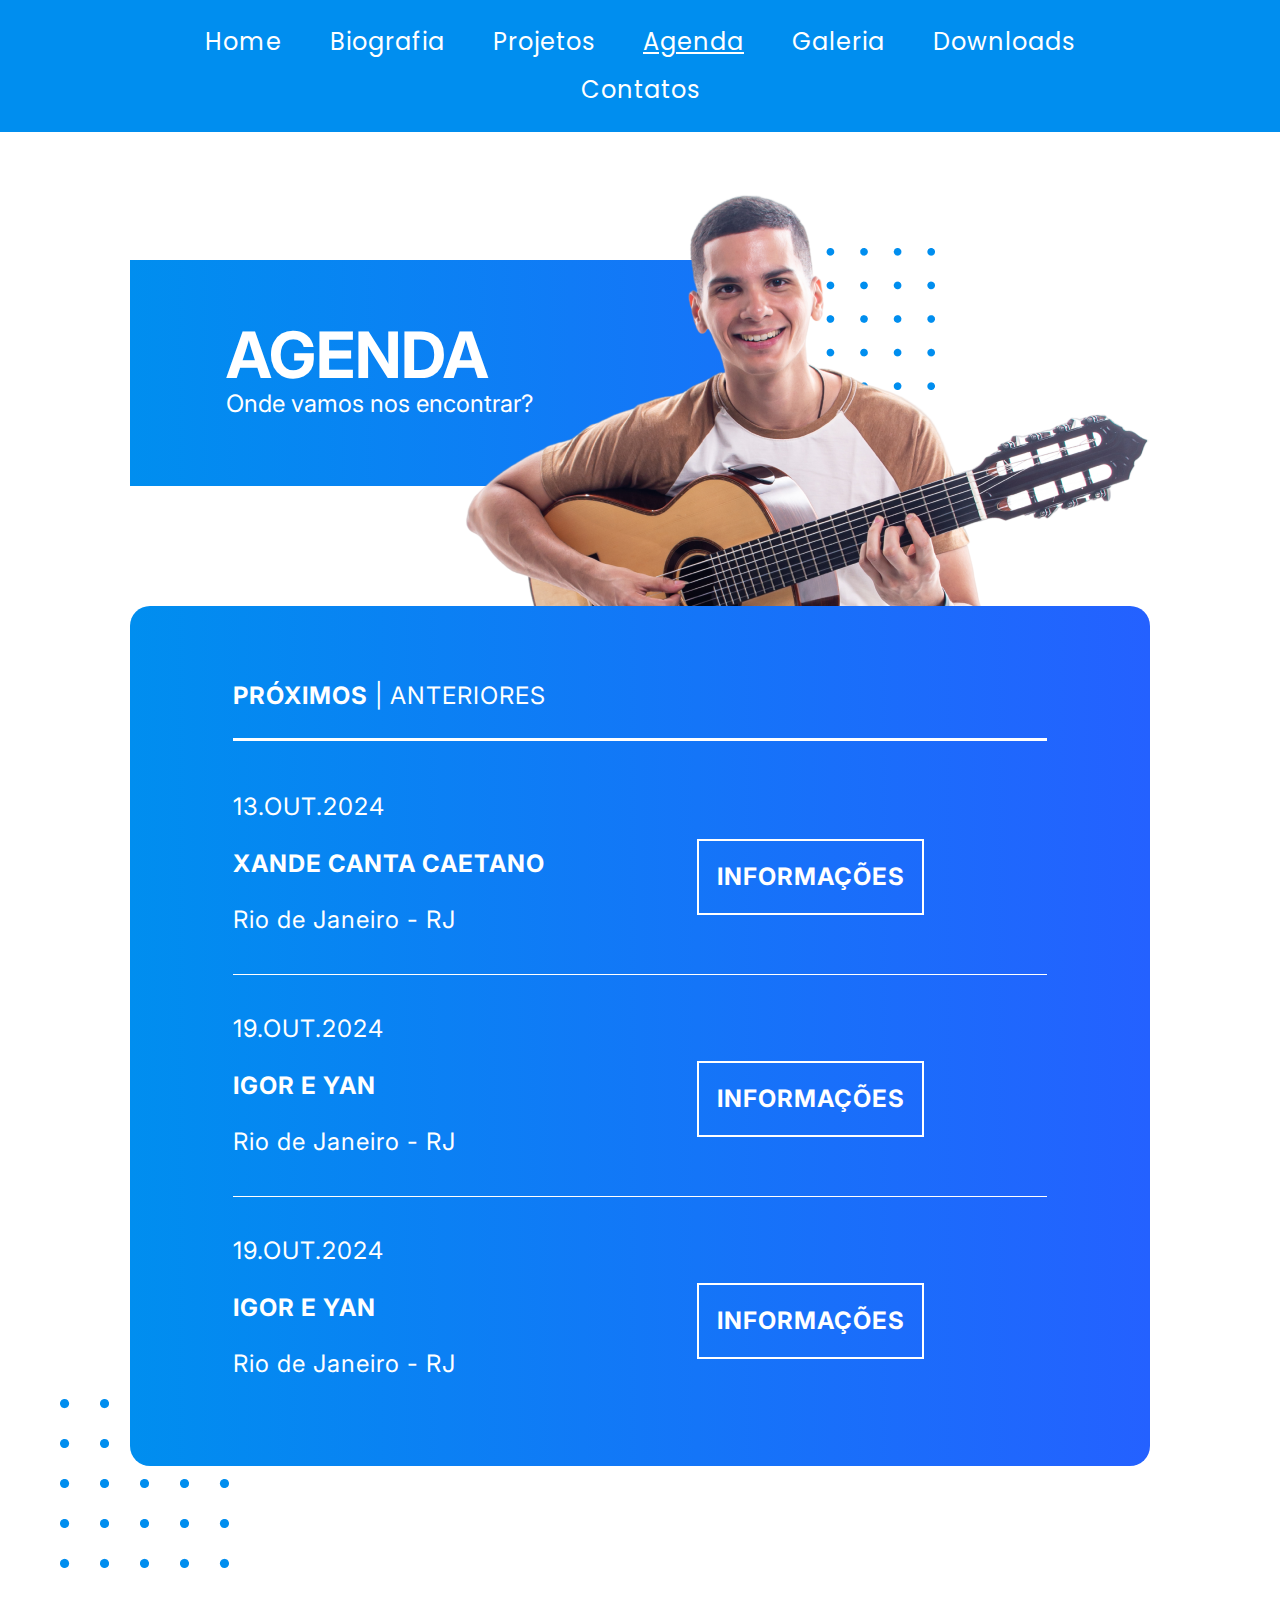
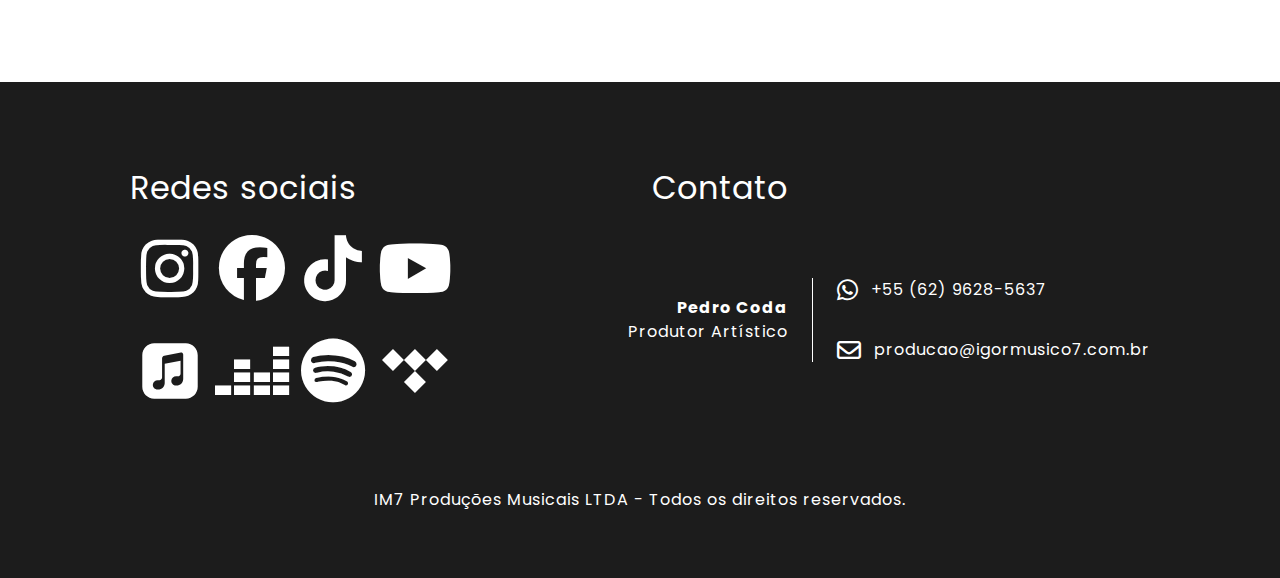
==== agenda.html @ fc7bb568 "Add files via upload" ====
<!DOCTYPE html>
<html lang="pt-BR">
<head>
    <meta charset='utf-8'>
    <meta http-equiv='X-UA-Compatible' content='IE=edge'>
    <title>Igor Souza - Agenda</title>
    <link rel="icon" type="image/png" href="favicon/favicon-96x96.png" sizes="96x96" />
    <link rel="icon" type="image/svg+xml" href="favicon/favicon.svg" />
    <link rel="shortcut icon" href="favicon/favicon.ico" />
    <link rel="apple-touch-icon" sizes="180x180" href="favicon/apple-touch-icon.png" />
    <link rel="manifest" href="favicon/site.webmanifest" />
    <meta name='viewport' content='width=device-width, initial-scale=1'>
    <link rel='stylesheet' type='text/css' media='screen' href='css/all.css'/>
    <link rel='stylesheet' type='text/css' media='screen' href='css/brands.css'/>
    <link rel='stylesheet' type='text/css' media='screen' href='css/fontawesome.css'/>
    <link rel='stylesheet' type='text/css' media='screen' href='css/main.css'>
    <link rel='stylesheet' type='text/css' media='screen' href='css/pages.css'>
</head>
<body>
    <header class="main_header">
        <h1 class="main_header_title">
            <a href="#" class="main_header_title_link">Igor Souza - Agenda</a>
        </h1>
        <h2 class="main_header_h2_logo">
            <a href="#" class="main_header_logo_link"><img src="imgs/logo.png" class="main_header_logo_image" alt="Igor Souza - Agenda"></a>
        </h2>
    </header>
    <nav id="main_menu">
        <!-- h2 class="main_menu_title"><a href="#" class="main_menu_title_link"><img src="imgs/mauricio-jun-handa.jpg" alt="Igor Souza" class="main_menu_title_image"></a></h2 -->
        <ul id="main_menu_list">
            <li class="main_menu_list_item" id="mobile_menu_icon"><a href="#" class="main_menu_list_item_link"><i class="fa-solid fa-bars"></i><i class="fa-solid fa-x deactive_x"></i></a></li>
            <li class="main_menu_list_item"><a href="./" class="main_menu_list_item_link" title="Home">Home</a></li>
            <li class="main_menu_list_item"><a href="#" class="main_menu_list_item_link" title="Biografia">Biografia</a></li>
            <li class="main_menu_list_item"><a href="projetos.html" class="main_menu_list_item_link" title="Projetos">Projetos</a></li>
            <li class="main_menu_list_item"><a href="agenda.html" class="main_menu_list_item_link active" title="Agenda">Agenda</a></li>
            <li class="main_menu_list_item"><a href="#" class="main_menu_list_item_link" title="Galeria">Galeria</a></li>
            <li class="main_menu_list_item"><a href="#" class="main_menu_list_item_link" title="Downloads">Downloads</a></li>
            <li class="main_menu_list_item"><a href="#" class="main_menu_list_item_link" title="Contatos">Contatos</a></li>
        </ul>
    </nav>
    <main>
        <section id="Agenda_Page" class="main_section_page_content">
			<div class="header_page_container">
				<h2 class="section_page_content_title blue_gradient_background inter_font white_font letter_spacing_normal">
					Agenda
					<small class="inter_font font_24 white_font break_line">Onde vamos nos encontrar?</small>
				</h2>
				<figure>
					<img src="imgs/igor-souza-agenda-bkg.png" alt="Igor Souza - Agenda" />
				</figure>
			</div>
			<div class="main_section_container margin_top_0 dots_down_left_bkg padding_bottom_6rem margin_bottom_3rem">
				<div class="agenda_list_blue_box_container padding_top_3rem padding_bottom_2rem">
					<p class="next_previous"><a href="#proximos"><strong>pr&oacute;ximos</strong></a> | <a href="#anteriores">anteriores</a></p>
					<article class="article_page_content">
						<p class="card_date">13.OUT.2024</p>
						<h2 class="card_title"><a href="#" target="_blank">Xande canta Caetano</a></h2>
						<div class="card_paragraph">
							<p>Rio de Janeiro - RJ</p>
						</div>
						<p class="button_white card_button"><a href="#" class="button_white_link card_button_link" target="_blank">INFORMA&Ccedil;&Otilde;ES</a></p>
					</article>
					<article class="article_page_content">
						<p class="card_date">19.OUT.2024</p>
						<h2 class="card_title"><a href="#" target="_blank">Igor e Yan</a></h2>
						<div class="card_paragraph">
							<p>Rio de Janeiro - RJ</p>
						</div>
						<p class="button_white card_button"><a href="#" class="button_white_link card_button_link" target="_blank">INFORMA&Ccedil;&Otilde;ES</a></p>
					</article>
					<article class="article_page_content">
						<p class="card_date">19.OUT.2024</p>
						<h2 class="card_title"><a href="#" target="_blank">Igor e Yan</a></h2>
						<div class="card_paragraph">
							<p>Rio de Janeiro - RJ</p>
						</div>
						<p class="button_white card_button"><a href="#" class="button_white_link card_button_link" target="_blank">INFORMA&Ccedil;&Otilde;ES</a></p>
					</article>
				</div>
            </div>
        </section>
    </main>
    <footer>
        <div class="footer-container">
            <div class="column social-media">
                <h3>Redes sociais</h3>
                <ul>
                    <li><a href="#"><i class="fa-brands fa-instagram"></i></a></li>
                    <li><a href="#"><i class="fa-brands fa-facebook"></i></a></li>
                    <li><a href="#"><i class="fa-brands fa-tiktok"></i></a></li>
                    <li><a href="#"><i class="fa-brands fa-youtube"></i></a></li>
                    <li>
                        <a href="#">
                            <svg xmlns="http://www.w3.org/2000/svg" x="0px" y="0px" viewBox="0 0 50 50">
                                <path d="M37,4H13c-4.962,0-9,4.037-9,9v24c0,4.963,4.038,9,9,9h24c4.962,0,9-4.037,9-9V13C46,8.037,41.962,4,37,4z M35,27v4v0.021	h-0.002C34.986,33.768,32.749,36,30,36h-0.5c-0.987,0-1.933-0.42-2.596-1.152c-0.662-0.731-0.985-1.718-0.887-2.705	C26.195,30.38,27.787,29,29.643,29H31c1.103,0,2-0.897,2-2v-9.795l-12,2.25V30v4c0,2.757-2.243,5-5,5h-0.5	c-0.987,0-1.933-0.42-2.596-1.152c-0.662-0.731-0.985-1.718-0.887-2.705C12.195,33.38,13.787,32,15.643,32H17c1.103,0,2-0.897,2-2	V15.353c0-0.963,0.687-1.79,1.633-1.966l12.591-2.36c0.439-0.083,0.891,0.033,1.234,0.319C34.803,11.632,35,12.053,35,12.5V27z"></path>
                                </svg>
                        </a>
                    </li>
                    <li><a href="#"><i class="fab fa-deezer"></i></a></li>
                    <li><a href="#"><i class="fab fa-spotify"></i></a></li>
                    <li>
                        <a href="#Tidal" class="icon-link">
                            <div class="icon-tidal">
                                <svg viewBox="0 0 509 339" xmlns="http://www.w3.org/2000/svg" fill-rule="evenodd" clip-rule="evenodd" stroke-linejoin="round" stroke-miterlimit="2">
                                    <path d="M338.783 84.68l-84.686 84.705-84.709-84.705L254.098.01l84.685 84.671z" fill="#100f0d" fill-rule="nonzero"/><path d="M338.783 254.08l-84.686 84.704-84.709-84.705 84.71-84.704 84.685 84.704zM169.393 84.687l-84.705 84.705-84.69-84.705L84.688.002l84.705 84.685zM508.164 84.687l-84.686 84.705-84.709-84.705L423.479.002l84.685 84.685z" fill="#100f0d" fill-rule="nonzero"/>
                                </svg>
                            </div>
                        </a>
                    </li>
                </ul>
            </div>
            <div class="column column_2 contacts_content">
                
                <div class="container">
                    <div class="title"><h3>Contato</h3></div>
                    <div class="name">
                        <h4>Pedro Coda</h4>
                        <p>Produtor Art&iacute;stico</p>
                    </div>
                    <ul class="contact-list">
                        <li>
                            <a href="https://wa.me/556296285637" target="_blank">
                                <i class="fab fa-whatsapp"></i>
                                +55 (62) 9628-5637
                            </a>
                        </li>
                        <li>
                            <a href="mailto:producao@igormusico7.com.br">
                                <i class="fa-regular fa-envelope"></i>
                                producao@igormusico7.com.br
                            </a>
                        </li>
                    </ul>
                </div>
            </div>
        </div>
        <div class="copyright">
            <p>IM7 Produ&ccedil;&otilde;es Musicais LTDA - Todos os direitos reservados.</p>
        </div>
    </footer>
    <script src='main.js'></script>
</body>
</html>
---- css/brands.css ----
/*!
 * Font Awesome Free 6.6.0 by @fontawesome - https://fontawesome.com
 * License - https://fontawesome.com/license/free (Icons: CC BY 4.0, Fonts: SIL OFL 1.1, Code: MIT License)
 * Copyright 2024 Fonticons, Inc.
 */
:root, :host {
  --fa-style-family-brands: 'Font Awesome 6 Brands';
  --fa-font-brands: normal 400 1em/1 'Font Awesome 6 Brands'; }

@font-face {
  font-family: 'Font Awesome 6 Brands';
  font-style: normal;
  font-weight: 400;
  font-display: block;
  src: url("../webfonts/fa-brands-400.woff2") format("woff2"), url("../webfonts/fa-brands-400.ttf") format("truetype"); }

.fab,
.fa-brands {
  font-weight: 400; }

.fa-monero:before {
  content: "\f3d0"; }

.fa-hooli:before {
  content: "\f427"; }

.fa-yelp:before {
  content: "\f1e9"; }

.fa-cc-visa:before {
  content: "\f1f0"; }

.fa-lastfm:before {
  content: "\f202"; }

.fa-shopware:before {
  content: "\f5b5"; }

.fa-creative-commons-nc:before {
  content: "\f4e8"; }

.fa-aws:before {
  content: "\f375"; }

.fa-redhat:before {
  content: "\f7bc"; }

.fa-yoast:before {
  content: "\f2b1"; }

.fa-cloudflare:before {
  content: "\e07d"; }

.fa-ups:before {
  content: "\f7e0"; }

.fa-pixiv:before {
  content: "\e640"; }

.fa-wpexplorer:before {
  content: "\f2de"; }

.fa-dyalog:before {
  content: "\f399"; }

.fa-bity:before {
  content: "\f37a"; }

.fa-stackpath:before {
  content: "\f842"; }

.fa-buysellads:before {
  content: "\f20d"; }

.fa-first-order:before {
  content: "\f2b0"; }

.fa-modx:before {
  content: "\f285"; }

.fa-guilded:before {
  content: "\e07e"; }

.fa-vnv:before {
  content: "\f40b"; }

.fa-square-js:before {
  content: "\f3b9"; }

.fa-js-square:before {
  content: "\f3b9"; }

.fa-microsoft:before {
  content: "\f3ca"; }

.fa-qq:before {
  content: "\f1d6"; }

.fa-orcid:before {
  content: "\f8d2"; }

.fa-java:before {
  content: "\f4e4"; }

.fa-invision:before {
  content: "\f7b0"; }

.fa-creative-commons-pd-alt:before {
  content: "\f4ed"; }

.fa-centercode:before {
  content: "\f380"; }

.fa-glide-g:before {
  content: "\f2a6"; }

.fa-drupal:before {
  content: "\f1a9"; }

.fa-jxl:before {
  content: "\e67b"; }

.fa-dart-lang:before {
  content: "\e693"; }

.fa-hire-a-helper:before {
  content: "\f3b0"; }

.fa-creative-commons-by:before {
  content: "\f4e7"; }

.fa-unity:before {
  content: "\e049"; }

.fa-whmcs:before {
  content: "\f40d"; }

.fa-rocketchat:before {
  content: "\f3e8"; }

.fa-vk:before {
  content: "\f189"; }

.fa-untappd:before {
  content: "\f405"; }

.fa-mailchimp:before {
  content: "\f59e"; }

.fa-css3-alt:before {
  content: "\f38b"; }

.fa-square-reddit:before {
  content: "\f1a2"; }

.fa-reddit-square:before {
  content: "\f1a2"; }

.fa-vimeo-v:before {
  content: "\f27d"; }

.fa-contao:before {
  content: "\f26d"; }

.fa-square-font-awesome:before {
  content: "\e5ad"; }

.fa-deskpro:before {
  content: "\f38f"; }

.fa-brave:before {
  content: "\e63c"; }

.fa-sistrix:before {
  content: "\f3ee"; }

.fa-square-instagram:before {
  content: "\e055"; }

.fa-instagram-square:before {
  content: "\e055"; }

.fa-battle-net:before {
  content: "\f835"; }

.fa-the-red-yeti:before {
  content: "\f69d"; }

.fa-square-hacker-news:before {
  content: "\f3af"; }

.fa-hacker-news-square:before {
  content: "\f3af"; }

.fa-edge:before {
  content: "\f282"; }

.fa-threads:before {
  content: "\e618"; }

.fa-napster:before {
  content: "\f3d2"; }

.fa-square-snapchat:before {
  content: "\f2ad"; }

.fa-snapchat-square:before {
  content: "\f2ad"; }

.fa-google-plus-g:before {
  content: "\f0d5"; }

.fa-artstation:before {
  content: "\f77a"; }

.fa-markdown:before {
  content: "\f60f"; }

.fa-sourcetree:before {
  content: "\f7d3"; }

.fa-google-plus:before {
  content: "\f2b3"; }

.fa-diaspora:before {
  content: "\f791"; }

.fa-foursquare:before {
  content: "\f180"; }

.fa-stack-overflow:before {
  content: "\f16c"; }

.fa-github-alt:before {
  content: "\f113"; }

.fa-phoenix-squadron:before {
  content: "\f511"; }

.fa-pagelines:before {
  content: "\f18c"; }

.fa-algolia:before {
  content: "\f36c"; }

.fa-red-river:before {
  content: "\f3e3"; }

.fa-creative-commons-sa:before {
  content: "\f4ef"; }

.fa-safari:before {
  content: "\f267"; }

.fa-google:before {
  content: "\f1a0"; }

.fa-square-font-awesome-stroke:before {
  content: "\f35c"; }

.fa-font-awesome-alt:before {
  content: "\f35c"; }

.fa-atlassian:before {
  content: "\f77b"; }

.fa-linkedin-in:before {
  content: "\f0e1"; }

.fa-digital-ocean:before {
  content: "\f391"; }

.fa-nimblr:before {
  content: "\f5a8"; }

.fa-chromecast:before {
  content: "\f838"; }

.fa-evernote:before {
  content: "\f839"; }

.fa-hacker-news:before {
  content: "\f1d4"; }

.fa-creative-commons-sampling:before {
  content: "\f4f0"; }

.fa-adversal:before {
  content: "\f36a"; }

.fa-creative-commons:before {
  content: "\f25e"; }

.fa-watchman-monitoring:before {
  content: "\e087"; }

.fa-fonticons:before {
  content: "\f280"; }

.fa-weixin:before {
  content: "\f1d7"; }

.fa-shirtsinbulk:before {
  content: "\f214"; }

.fa-codepen:before {
  content: "\f1cb"; }

.fa-git-alt:before {
  content: "\f841"; }

.fa-lyft:before {
  content: "\f3c3"; }

.fa-rev:before {
  content: "\f5b2"; }

.fa-windows:before {
  content: "\f17a"; }

.fa-wizards-of-the-coast:before {
  content: "\f730"; }

.fa-square-viadeo:before {
  content: "\f2aa"; }

.fa-viadeo-square:before {
  content: "\f2aa"; }

.fa-meetup:before {
  content: "\f2e0"; }

.fa-centos:before {
  content: "\f789"; }

.fa-adn:before {
  content: "\f170"; }

.fa-cloudsmith:before {
  content: "\f384"; }

.fa-opensuse:before {
  content: "\e62b"; }

.fa-pied-piper-alt:before {
  content: "\f1a8"; }

.fa-square-dribbble:before {
  content: "\f397"; }

.fa-dribbble-square:before {
  content: "\f397"; }

.fa-codiepie:before {
  content: "\f284"; }

.fa-node:before {
  content: "\f419"; }

.fa-mix:before {
  content: "\f3cb"; }

.fa-steam:before {
  content: "\f1b6"; }

.fa-cc-apple-pay:before {
  content: "\f416"; }

.fa-scribd:before {
  content: "\f28a"; }

.fa-debian:before {
  content: "\e60b"; }

.fa-openid:before {
  content: "\f19b"; }

.fa-instalod:before {
  content: "\e081"; }

.fa-expeditedssl:before {
  content: "\f23e"; }

.fa-sellcast:before {
  content: "\f2da"; }

.fa-square-twitter:before {
  content: "\f081"; }

.fa-twitter-square:before {
  content: "\f081"; }

.fa-r-project:before {
  content: "\f4f7"; }

.fa-delicious:before {
  content: "\f1a5"; }

.fa-freebsd:before {
  content: "\f3a4"; }

.fa-vuejs:before {
  content: "\f41f"; }

.fa-accusoft:before {
  content: "\f369"; }

.fa-ioxhost:before {
  content: "\f208"; }

.fa-fonticons-fi:before {
  content: "\f3a2"; }

.fa-app-store:before {
  content: "\f36f"; }

.fa-cc-mastercard:before {
  content: "\f1f1"; }

.fa-itunes-note:before {
  content: "\f3b5"; }

.fa-golang:before {
  content: "\e40f"; }

.fa-kickstarter:before {
  content: "\f3bb"; }

.fa-square-kickstarter:before {
  content: "\f3bb"; }

.fa-grav:before {
  content: "\f2d6"; }

.fa-weibo:before {
  content: "\f18a"; }

.fa-uncharted:before {
  content: "\e084"; }

.fa-firstdraft:before {
  content: "\f3a1"; }

.fa-square-youtube:before {
  content: "\f431"; }

.fa-youtube-square:before {
  content: "\f431"; }

.fa-wikipedia-w:before {
  content: "\f266"; }

.fa-wpressr:before {
  content: "\f3e4"; }

.fa-rendact:before {
  content: "\f3e4"; }

.fa-angellist:before {
  content: "\f209"; }

.fa-galactic-republic:before {
  content: "\f50c"; }

.fa-nfc-directional:before {
  content: "\e530"; }

.fa-skype:before {
  content: "\f17e"; }

.fa-joget:before {
  content: "\f3b7"; }

.fa-fedora:before {
  content: "\f798"; }

.fa-stripe-s:before {
  content: "\f42a"; }

.fa-meta:before {
  content: "\e49b"; }

.fa-laravel:before {
  content: "\f3bd"; }

.fa-hotjar:before {
  content: "\f3b1"; }

.fa-bluetooth-b:before {
  content: "\f294"; }

.fa-square-letterboxd:before {
  content: "\e62e"; }

.fa-sticker-mule:before {
  content: "\f3f7"; }

.fa-creative-commons-zero:before {
  content: "\f4f3"; }

.fa-hips:before {
  content: "\f452"; }

.fa-behance:before {
  content: "\f1b4"; }

.fa-reddit:before {
  content: "\f1a1"; }

.fa-discord:before {
  content: "\f392"; }

.fa-chrome:before {
  content: "\f268"; }

.fa-app-store-ios:before {
  content: "\f370"; }

.fa-cc-discover:before {
  content: "\f1f2"; }

.fa-wpbeginner:before {
  content: "\f297"; }

.fa-confluence:before {
  content: "\f78d"; }

.fa-shoelace:before {
  content: "\e60c"; }

.fa-mdb:before {
  content: "\f8ca"; }

.fa-dochub:before {
  content: "\f394"; }

.fa-accessible-icon:before {
  content: "\f368"; }

.fa-ebay:before {
  content: "\f4f4"; }

.fa-amazon:before {
  content: "\f270"; }

.fa-unsplash:before {
  content: "\e07c"; }

.fa-yarn:before {
  content: "\f7e3"; }

.fa-square-steam:before {
  content: "\f1b7"; }

.fa-steam-square:before {
  content: "\f1b7"; }

.fa-500px:before {
  content: "\f26e"; }

.fa-square-vimeo:before {
  content: "\f194"; }

.fa-vimeo-square:before {
  content: "\f194"; }

.fa-asymmetrik:before {
  content: "\f372"; }

.fa-font-awesome:before {
  content: "\f2b4"; }

.fa-font-awesome-flag:before {
  content: "\f2b4"; }

.fa-font-awesome-logo-full:before {
  content: "\f2b4"; }

.fa-gratipay:before {
  content: "\f184"; }

.fa-apple:before {
  content: "\f179"; }

.fa-hive:before {
  content: "\e07f"; }

.fa-gitkraken:before {
  content: "\f3a6"; }

.fa-keybase:before {
  content: "\f4f5"; }

.fa-apple-pay:before {
  content: "\f415"; }

.fa-padlet:before {
  content: "\e4a0"; }

.fa-amazon-pay:before {
  content: "\f42c"; }

.fa-square-github:before {
  content: "\f092"; }

.fa-github-square:before {
  content: "\f092"; }

.fa-stumbleupon:before {
  content: "\f1a4"; }

.fa-fedex:before {
  content: "\f797"; }

.fa-phoenix-framework:before {
  content: "\f3dc"; }

.fa-shopify:before {
  content: "\e057"; }

.fa-neos:before {
  content: "\f612"; }

.fa-square-threads:before {
  content: "\e619"; }

.fa-hackerrank:before {
  content: "\f5f7"; }

.fa-researchgate:before {
  content: "\f4f8"; }

.fa-swift:before {
  content: "\f8e1"; }

.fa-angular:before {
  content: "\f420"; }

.fa-speakap:before {
  content: "\f3f3"; }

.fa-angrycreative:before {
  content: "\f36e"; }

.fa-y-combinator:before {
  content: "\f23b"; }

.fa-empire:before {
  content: "\f1d1"; }

.fa-envira:before {
  content: "\f299"; }

.fa-google-scholar:before {
  content: "\e63b"; }

.fa-square-gitlab:before {
  content: "\e5ae"; }

.fa-gitlab-square:before {
  content: "\e5ae"; }

.fa-studiovinari:before {
  content: "\f3f8"; }

.fa-pied-piper:before {
  content: "\f2ae"; }

.fa-wordpress:before {
  content: "\f19a"; }

.fa-product-hunt:before {
  content: "\f288"; }

.fa-firefox:before {
  content: "\f269"; }

.fa-linode:before {
  content: "\f2b8"; }

.fa-goodreads:before {
  content: "\f3a8"; }

.fa-square-odnoklassniki:before {
  content: "\f264"; }

.fa-odnoklassniki-square:before {
  content: "\f264"; }

.fa-jsfiddle:before {
  content: "\f1cc"; }

.fa-sith:before {
  content: "\f512"; }

.fa-themeisle:before {
  content: "\f2b2"; }

.fa-page4:before {
  content: "\f3d7"; }

.fa-hashnode:before {
  content: "\e499"; }

.fa-react:before {
  content: "\f41b"; }

.fa-cc-paypal:before {
  content: "\f1f4"; }

.fa-squarespace:before {
  content: "\f5be"; }

.fa-cc-stripe:before {
  content: "\f1f5"; }

.fa-creative-commons-share:before {
  content: "\f4f2"; }

.fa-bitcoin:before {
  content: "\f379"; }

.fa-keycdn:before {
  content: "\f3ba"; }

.fa-opera:before {
  content: "\f26a"; }

.fa-itch-io:before {
  content: "\f83a"; }

.fa-umbraco:before {
  content: "\f8e8"; }

.fa-galactic-senate:before {
  content: "\f50d"; }

.fa-ubuntu:before {
  content: "\f7df"; }

.fa-draft2digital:before {
  content: "\f396"; }

.fa-stripe:before {
  content: "\f429"; }

.fa-houzz:before {
  content: "\f27c"; }

.fa-gg:before {
  content: "\f260"; }

.fa-dhl:before {
  content: "\f790"; }

.fa-square-pinterest:before {
  content: "\f0d3"; }

.fa-pinterest-square:before {
  content: "\f0d3"; }

.fa-xing:before {
  content: "\f168"; }

.fa-blackberry:before {
  content: "\f37b"; }

.fa-creative-commons-pd:before {
  content: "\f4ec"; }

.fa-playstation:before {
  content: "\f3df"; }

.fa-quinscape:before {
  content: "\f459"; }

.fa-less:before {
  content: "\f41d"; }

.fa-blogger-b:before {
  content: "\f37d"; }

.fa-opencart:before {
  content: "\f23d"; }

.fa-vine:before {
  content: "\f1ca"; }

.fa-signal-messenger:before {
  content: "\e663"; }

.fa-paypal:before {
  content: "\f1ed"; }

.fa-gitlab:before {
  content: "\f296"; }

.fa-typo3:before {
  content: "\f42b"; }

.fa-reddit-alien:before {
  content: "\f281"; }

.fa-yahoo:before {
  content: "\f19e"; }

.fa-dailymotion:before {
  content: "\e052"; }

.fa-affiliatetheme:before {
  content: "\f36b"; }

.fa-pied-piper-pp:before {
  content: "\f1a7"; }

.fa-bootstrap:before {
  content: "\f836"; }

.fa-odnoklassniki:before {
  content: "\f263"; }

.fa-nfc-symbol:before {
  content: "\e531"; }

.fa-mintbit:before {
  content: "\e62f"; }

.fa-ethereum:before {
  content: "\f42e"; }

.fa-speaker-deck:before {
  content: "\f83c"; }

.fa-creative-commons-nc-eu:before {
  content: "\f4e9"; }

.fa-patreon:before {
  content: "\f3d9"; }

.fa-avianex:before {
  content: "\f374"; }

.fa-ello:before {
  content: "\f5f1"; }

.fa-gofore:before {
  content: "\f3a7"; }

.fa-bimobject:before {
  content: "\f378"; }

.fa-brave-reverse:before {
  content: "\e63d"; }

.fa-facebook-f:before {
  content: "\f39e"; }

.fa-square-google-plus:before {
  content: "\f0d4"; }

.fa-google-plus-square:before {
  content: "\f0d4"; }

.fa-web-awesome:before {
  content: "\e682"; }

.fa-mandalorian:before {
  content: "\f50f"; }

.fa-first-order-alt:before {
  content: "\f50a"; }

.fa-osi:before {
  content: "\f41a"; }

.fa-google-wallet:before {
  content: "\f1ee"; }

.fa-d-and-d-beyond:before {
  content: "\f6ca"; }

.fa-periscope:before {
  content: "\f3da"; }

.fa-fulcrum:before {
  content: "\f50b"; }

.fa-cloudscale:before {
  content: "\f383"; }

.fa-forumbee:before {
  content: "\f211"; }

.fa-mizuni:before {
  content: "\f3cc"; }

.fa-schlix:before {
  content: "\f3ea"; }

.fa-square-xing:before {
  content: "\f169"; }

.fa-xing-square:before {
  content: "\f169"; }

.fa-bandcamp:before {
  content: "\f2d5"; }

.fa-wpforms:before {
  content: "\f298"; }

.fa-cloudversify:before {
  content: "\f385"; }

.fa-usps:before {
  content: "\f7e1"; }

.fa-megaport:before {
  content: "\f5a3"; }

.fa-magento:before {
  content: "\f3c4"; }

.fa-spotify:before {
  content: "\f1bc"; }

.fa-optin-monster:before {
  content: "\f23c"; }

.fa-fly:before {
  content: "\f417"; }

.fa-aviato:before {
  content: "\f421"; }

.fa-itunes:before {
  content: "\f3b4"; }

.fa-cuttlefish:before {
  content: "\f38c"; }

.fa-blogger:before {
  content: "\f37c"; }

.fa-flickr:before {
  content: "\f16e"; }

.fa-viber:before {
  content: "\f409"; }

.fa-soundcloud:before {
  content: "\f1be"; }

.fa-digg:before {
  content: "\f1a6"; }

.fa-tencent-weibo:before {
  content: "\f1d5"; }

.fa-letterboxd:before {
  content: "\e62d"; }

.fa-symfony:before {
  content: "\f83d"; }

.fa-maxcdn:before {
  content: "\f136"; }

.fa-etsy:before {
  content: "\f2d7"; }

.fa-facebook-messenger:before {
  content: "\f39f"; }

.fa-audible:before {
  content: "\f373"; }

.fa-think-peaks:before {
  content: "\f731"; }

.fa-bilibili:before {
  content: "\e3d9"; }

.fa-erlang:before {
  content: "\f39d"; }

.fa-x-twitter:before {
  content: "\e61b"; }

.fa-cotton-bureau:before {
  content: "\f89e"; }

.fa-dashcube:before {
  content: "\f210"; }

.fa-42-group:before {
  content: "\e080"; }

.fa-innosoft:before {
  content: "\e080"; }

.fa-stack-exchange:before {
  content: "\f18d"; }

.fa-elementor:before {
  content: "\f430"; }

.fa-square-pied-piper:before {
  content: "\e01e"; }

.fa-pied-piper-square:before {
  content: "\e01e"; }

.fa-creative-commons-nd:before {
  content: "\f4eb"; }

.fa-palfed:before {
  content: "\f3d8"; }

.fa-superpowers:before {
  content: "\f2dd"; }

.fa-resolving:before {
  content: "\f3e7"; }

.fa-xbox:before {
  content: "\f412"; }

.fa-square-web-awesome-stroke:before {
  content: "\e684"; }

.fa-searchengin:before {
  content: "\f3eb"; }

.fa-tiktok:before {
  content: "\e07b"; }

.fa-square-facebook:before {
  content: "\f082"; }

.fa-facebook-square:before {
  content: "\f082"; }

.fa-renren:before {
  content: "\f18b"; }

.fa-linux:before {
  content: "\f17c"; }

.fa-glide:before {
  content: "\f2a5"; }

.fa-linkedin:before {
  content: "\f08c"; }

.fa-hubspot:before {
  content: "\f3b2"; }

.fa-deploydog:before {
  content: "\f38e"; }

.fa-twitch:before {
  content: "\f1e8"; }

.fa-flutter:before {
  content: "\e694"; }

.fa-ravelry:before {
  content: "\f2d9"; }

.fa-mixer:before {
  content: "\e056"; }

.fa-square-lastfm:before {
  content: "\f203"; }

.fa-lastfm-square:before {
  content: "\f203"; }

.fa-vimeo:before {
  content: "\f40a"; }

.fa-mendeley:before {
  content: "\f7b3"; }

.fa-uniregistry:before {
  content: "\f404"; }

.fa-figma:before {
  content: "\f799"; }

.fa-creative-commons-remix:before {
  content: "\f4ee"; }

.fa-cc-amazon-pay:before {
  content: "\f42d"; }

.fa-dropbox:before {
  content: "\f16b"; }

.fa-instagram:before {
  content: "\f16d"; }

.fa-cmplid:before {
  content: "\e360"; }

.fa-upwork:before {
  content: "\e641"; }

.fa-facebook:before {
  content: "\f09a"; }

.fa-gripfire:before {
  content: "\f3ac"; }

.fa-jedi-order:before {
  content: "\f50e"; }

.fa-uikit:before {
  content: "\f403"; }

.fa-fort-awesome-alt:before {
  content: "\f3a3"; }

.fa-phabricator:before {
  content: "\f3db"; }

.fa-ussunnah:before {
  content: "\f407"; }

.fa-earlybirds:before {
  content: "\f39a"; }

.fa-trade-federation:before {
  content: "\f513"; }

.fa-autoprefixer:before {
  content: "\f41c"; }

.fa-whatsapp:before {
  content: "\f232"; }

.fa-square-upwork:before {
  content: "\e67c"; }

.fa-slideshare:before {
  content: "\f1e7"; }

.fa-google-play:before {
  content: "\f3ab"; }

.fa-viadeo:before {
  content: "\f2a9"; }

.fa-line:before {
  content: "\f3c0"; }

.fa-google-drive:before {
  content: "\f3aa"; }

.fa-servicestack:before {
  content: "\f3ec"; }

.fa-simplybuilt:before {
  content: "\f215"; }

.fa-bitbucket:before {
  content: "\f171"; }

.fa-imdb:before {
  content: "\f2d8"; }

.fa-deezer:before {
  content: "\e077"; }

.fa-raspberry-pi:before {
  content: "\f7bb"; }

.fa-jira:before {
  content: "\f7b1"; }

.fa-docker:before {
  content: "\f395"; }

.fa-screenpal:before {
  content: "\e570"; }

.fa-bluetooth:before {
  content: "\f293"; }

.fa-gitter:before {
  content: "\f426"; }

.fa-d-and-d:before {
  content: "\f38d"; }

.fa-microblog:before {
  content: "\e01a"; }

.fa-cc-diners-club:before {
  content: "\f24c"; }

.fa-gg-circle:before {
  content: "\f261"; }

.fa-pied-piper-hat:before {
  content: "\f4e5"; }

.fa-kickstarter-k:before {
  content: "\f3bc"; }

.fa-yandex:before {
  content: "\f413"; }

.fa-readme:before {
  content: "\f4d5"; }

.fa-html5:before {
  content: "\f13b"; }

.fa-sellsy:before {
  content: "\f213"; }

.fa-square-web-awesome:before {
  content: "\e683"; }

.fa-sass:before {
  content: "\f41e"; }

.fa-wirsindhandwerk:before {
  content: "\e2d0"; }

.fa-wsh:before {
  content: "\e2d0"; }

.fa-buromobelexperte:before {
  content: "\f37f"; }

.fa-salesforce:before {
  content: "\f83b"; }

.fa-octopus-deploy:before {
  content: "\e082"; }

.fa-medapps:before {
  content: "\f3c6"; }

.fa-ns8:before {
  content: "\f3d5"; }

.fa-pinterest-p:before {
  content: "\f231"; }

.fa-apper:before {
  content: "\f371"; }

.fa-fort-awesome:before {
  content: "\f286"; }

.fa-waze:before {
  content: "\f83f"; }

.fa-bluesky:before {
  content: "\e671"; }

.fa-cc-jcb:before {
  content: "\f24b"; }

.fa-snapchat:before {
  content: "\f2ab"; }

.fa-snapchat-ghost:before {
  content: "\f2ab"; }

.fa-fantasy-flight-games:before {
  content: "\f6dc"; }

.fa-rust:before {
  content: "\e07a"; }

.fa-wix:before {
  content: "\f5cf"; }

.fa-square-behance:before {
  content: "\f1b5"; }

.fa-behance-square:before {
  content: "\f1b5"; }

.fa-supple:before {
  content: "\f3f9"; }

.fa-webflow:before {
  content: "\e65c"; }

.fa-rebel:before {
  content: "\f1d0"; }

.fa-css3:before {
  content: "\f13c"; }

.fa-staylinked:before {
  content: "\f3f5"; }

.fa-kaggle:before {
  content: "\f5fa"; }

.fa-space-awesome:before {
  content: "\e5ac"; }

.fa-deviantart:before {
  content: "\f1bd"; }

.fa-cpanel:before {
  content: "\f388"; }

.fa-goodreads-g:before {
  content: "\f3a9"; }

.fa-square-git:before {
  content: "\f1d2"; }

.fa-git-square:before {
  content: "\f1d2"; }

.fa-square-tumblr:before {
  content: "\f174"; }

.fa-tumblr-square:before {
  content: "\f174"; }

.fa-trello:before {
  content: "\f181"; }

.fa-creative-commons-nc-jp:before {
  content: "\f4ea"; }

.fa-get-pocket:before {
  content: "\f265"; }

.fa-perbyte:before {
  content: "\e083"; }

.fa-grunt:before {
  content: "\f3ad"; }

.fa-weebly:before {
  content: "\f5cc"; }

.fa-connectdevelop:before {
  content: "\f20e"; }

.fa-leanpub:before {
  content: "\f212"; }

.fa-black-tie:before {
  content: "\f27e"; }

.fa-themeco:before {
  content: "\f5c6"; }

.fa-python:before {
  content: "\f3e2"; }

.fa-android:before {
  content: "\f17b"; }

.fa-bots:before {
  content: "\e340"; }

.fa-free-code-camp:before {
  content: "\f2c5"; }

.fa-hornbill:before {
  content: "\f592"; }

.fa-js:before {
  content: "\f3b8"; }

.fa-ideal:before {
  content: "\e013"; }

.fa-git:before {
  content: "\f1d3"; }

.fa-dev:before {
  content: "\f6cc"; }

.fa-sketch:before {
  content: "\f7c6"; }

.fa-yandex-international:before {
  content: "\f414"; }

.fa-cc-amex:before {
  content: "\f1f3"; }

.fa-uber:before {
  content: "\f402"; }

.fa-github:before {
  content: "\f09b"; }

.fa-php:before {
  content: "\f457"; }

.fa-alipay:before {
  content: "\f642"; }

.fa-youtube:before {
  content: "\f167"; }

.fa-skyatlas:before {
  content: "\f216"; }

.fa-firefox-browser:before {
  content: "\e007"; }

.fa-replyd:before {
  content: "\f3e6"; }

.fa-suse:before {
  content: "\f7d6"; }

.fa-jenkins:before {
  content: "\f3b6"; }

.fa-twitter:before {
  content: "\f099"; }

.fa-rockrms:before {
  content: "\f3e9"; }

.fa-pinterest:before {
  content: "\f0d2"; }

.fa-buffer:before {
  content: "\f837"; }

.fa-npm:before {
  content: "\f3d4"; }

.fa-yammer:before {
  content: "\f840"; }

.fa-btc:before {
  content: "\f15a"; }

.fa-dribbble:before {
  content: "\f17d"; }

.fa-stumbleupon-circle:before {
  content: "\f1a3"; }

.fa-internet-explorer:before {
  content: "\f26b"; }

.fa-stubber:before {
  content: "\e5c7"; }

.fa-telegram:before {
  content: "\f2c6"; }

.fa-telegram-plane:before {
  content: "\f2c6"; }

.fa-old-republic:before {
  content: "\f510"; }

.fa-odysee:before {
  content: "\e5c6"; }

.fa-square-whatsapp:before {
  content: "\f40c"; }

.fa-whatsapp-square:before {
  content: "\f40c"; }

.fa-node-js:before {
  content: "\f3d3"; }

.fa-edge-legacy:before {
  content: "\e078"; }

.fa-slack:before {
  content: "\f198"; }

.fa-slack-hash:before {
  content: "\f198"; }

.fa-medrt:before {
  content: "\f3c8"; }

.fa-usb:before {
  content: "\f287"; }

.fa-tumblr:before {
  content: "\f173"; }

.fa-vaadin:before {
  content: "\f408"; }

.fa-quora:before {
  content: "\f2c4"; }

.fa-square-x-twitter:before {
  content: "\e61a"; }

.fa-reacteurope:before {
  content: "\f75d"; }

.fa-medium:before {
  content: "\f23a"; }

.fa-medium-m:before {
  content: "\f23a"; }

.fa-amilia:before {
  content: "\f36d"; }

.fa-mixcloud:before {
  content: "\f289"; }

.fa-flipboard:before {
  content: "\f44d"; }

.fa-viacoin:before {
  content: "\f237"; }

.fa-critical-role:before {
  content: "\f6c9"; }

.fa-sitrox:before {
  content: "\e44a"; }

.fa-discourse:before {
  content: "\f393"; }

.fa-joomla:before {
  content: "\f1aa"; }

.fa-mastodon:before {
  content: "\f4f6"; }

.fa-airbnb:before {
  content: "\f834"; }

.fa-wolf-pack-battalion:before {
  content: "\f514"; }

.fa-buy-n-large:before {
  content: "\f8a6"; }

.fa-gulp:before {
  content: "\f3ae"; }

.fa-creative-commons-sampling-plus:before {
  content: "\f4f1"; }

.fa-strava:before {
  content: "\f428"; }

.fa-ember:before {
  content: "\f423"; }

.fa-canadian-maple-leaf:before {
  content: "\f785"; }

.fa-teamspeak:before {
  content: "\f4f9"; }

.fa-pushed:before {
  content: "\f3e1"; }

.fa-wordpress-simple:before {
  content: "\f411"; }

.fa-nutritionix:before {
  content: "\f3d6"; }

.fa-wodu:before {
  content: "\e088"; }

.fa-google-pay:before {
  content: "\e079"; }

.fa-intercom:before {
  content: "\f7af"; }

.fa-zhihu:before {
  content: "\f63f"; }

.fa-korvue:before {
  content: "\f42f"; }

.fa-pix:before {
  content: "\e43a"; }

.fa-steam-symbol:before {
  content: "\f3f6"; }
---- css/main.css ----
/* Import Google Fonts */
@import url('https://fonts.googleapis.com/css2?family=Inter:ital,opsz,wght@0,14..32,100..900;1,14..32,100..900&display=swap');
@import url('https://fonts.googleapis.com/css2?family=Poppins:ital,wght@0,100;0,200;0,300;0,400;0,500;0,600;0,700;0,800;0,900;1,100;1,200;1,300;1,400;1,500;1,600;1,700;1,800;1,900&display=swap');

/* Reset box-sizing */
*, *::before, *::after {
	box-sizing: border-box;
}
:root {
	--html-body-background-color: #000;
	--main-background-color: #777;
	--main-text-color: #fff;
	--main-content-background-color: #fff;
	--menu-background-color: #000;
	--link-default-color: #fff;
	--link-hover-color: rgba(255, 255, 255, 1);
	--text-default-color: rgba(0, 0, 0, 1);
	--blue-box-text-default-color: rgba(255, 255, 255, 1);
	--menu-link-hover-background-color: rgba(0, 0, 0, 0);
	--menu-link-active-background-color: rgba(0, 0, 0, 0);
	--menu-link-active-color: rgba(255, 255, 255, 1);

	--font-family-body: 'Poppins', sans-serif;
	--font-family-headings: 'Poppins', sans-serif;
	--font-family-overlay-text: 'Inter', sans-serif;
	
	--base-font-size: 24px; /* Base font size for desktop */
	--heading-1-size: 2rem;
	--heading-2-size: 1.5rem;
	--heading-3-size: 1.17rem;
	--heading-4-size: 1.12rem;
	--heading-5-size: .83rem;
	--heading-6-size: .75rem;

	--line-height: 1.5;
	--main-max-width: 1728px /*1440px*/;
	--slide-area-max-height: 995px /*931px*/;

	--profile-picture-background-color: #000;
	--profile-picture-primary-border-color: rgba(0, 255, 255, 1);
	--profile-picture-secondary-border-color: #00c3ff;
	--profile-picture-third-border-color: rgba(0, 195, 255, .6);
	--profile-picture-primary-shadow-color: rgba(0, 255, 255, 1);
	--profile-picture-secondary-shadow-color: rgba(0, 195, 255, .03);
	--blue-background-color: #008EEF;
	--blue-80-background-color: rgba(0, 142, 239, .8);

	--font-size-170: 170px;
	--font-size-84: 84px;
	--font-size-66: 66px;
	--font-size-64: 64px;
	--font-size-48: 48px;
	--font-size-40: 40px;
	--font-size-36: 36px;
	--font-size-32: 32px;
	--font-size-30: 30px;
	--font-size-24: 24px;
	--font-size-16: 16px;
}
html,
body {
	margin: 0 auto;
	padding: 0;
	width: 100%;
}
/* Apply base font size and line height */
html {
	font-size: var(--font-size-24); /* Base font size for desktop */
	line-height: var(--line-height); /* Base line height */
	background-color: var(--html-body-background-color);
}
/* Body styling */
body {
	position: relative;
	font-family: var(--font-family-body);
	font-size: var(--font-size-24);
	color:  var(--main-text-color);
	display: grid;
	grid-template-columns: [first] 1fr [second] 1fr [third] 1fr [fourth] 1fr [fifth] 1fr [last];
	gap: 1rem;
	row-gap: 0;
	justify-items: center;
	max-width: var(--main-max-width);
	letter-spacing: 1px;
}
text {
	filter: brightness(10);
	backdrop-filter: brightness(1);
	-webkit-font-smoothing: antialiased;
	-moz-osx-font-smoothing: grayscale;
}

/* Headings styling */
h1, h2, h3, h4, h5, h6 {
	font-family: var(--font-family-headings);
	font-weight: 700; /* Bold for headings */
}
h1 { margin: 0; padding: 0 0 .67em 0 }
h2 { margin: 0; padding: 0 0 .75em 0 }
h3 { margin: 0; padding: 0 0 .83em 0 }
/*
h4, p,
blockquote, ul,
fieldset, form,
ol, dl, dir,
menu            { margin: 1.12em 0 }
*/
h4 { margin: 0; padding: 0 0 1.12em 0 }
h5 { margin: 0; padding: 0 0 1.50em 0 }
h6 { margin: 0; padding: 0 0 1.67em 0 }
p,
blockquote, ul,
fieldset, form,
ol, dl, dir,
menu { margin: 0; padding: 0 0 1.12em 0 }
/* Responsive typography for headings */
h1 {
	font-size: var(--heading-1-size);
}

h2 {
	font-size: var(--heading-2-size);
}

h3 {
	font-size: var(--heading-3-size);
}

h4 {
	font-size: var(--heading-4-size);
}

h5 {
	font-size: var(--heading-5-size);
}

h6 {
	font-size: var(--heading-6-size);
}
a {
	text-decoration: none;
	color: var(--link-default-color);
}
a:hover {
	text-decoration: none;
	color: var(--link-hover-color);
}

header, main {
	margin: 0 auto;
	width: 100%;
	max-width: var(--main-max-width);
}
main {
	grid-column-start: 1;
	grid-column: 1/-1;
	display: grid;
	grid-template-columns: subgrid;
}
img {
	/*max-width: -webkit-fill-available;*/
	max-width: 100%;
}

/* Header styles */
.main_header {
	display: grid;
	grid-template-rows: repeat(1, 1fr);
	grid-auto-rows: 0;
	overflow: hidden;
	height: fit-content;
	grid-row-start: -1;
	grid-column-start: 1;
	grid-column: 1/-1;
	align-self: flex-start;
	z-index: -10;
	opacity: 0;
}
.main_header_title {
	height: fit-content;
	margin: 0;
	padding: 0;
}
.main_header_h2_logo {
	margin: 0;
	order: -1;
	/* New Blue styles */
	padding: 0;
	height: 0;
	padding: 0;
	line-height: 0;
}
.main_header_logo_link {
	display: flex;
	width: 40%;
	max-width: fit-content;
}
.main_header_logo_image {
	max-width: 100%;
	-webkit-filter: 
		drop-shadow(1px 0 2px rgba(0, 0, 0, 0.25)) 
		drop-shadow(0 1px 2px rgba(0, 0, 0, 0.25)) 
		drop-shadow(-1px 0 2px rgba(0, 0, 0, 0.25)) 
		drop-shadow(0 -1px 2px rgba(0, 0, 0, 0.25)) 
		drop-shadow(3px 6px 4px rgba(0, 0, 0, 0.5))
	;
    filter: 
		drop-shadow(1px 0 2px rgba(0, 0, 0, 0.25)) 
		drop-shadow(0 1px 2px rgba(0, 0, 0, 0.25)) 
		drop-shadow(-1px 0 2px rgba(0, 0, 0, 0.25)) 
		drop-shadow(0 -1px 2px rgba(0, 0, 0, 0.25)) 
		drop-shadow(3px 6px 4px rgba(0, 0, 0, 0.5))
	;
}

/* Menu styles */
#main_menu {
	width: 100%;
	min-width: min-content;
	padding: 0;
	display: grid;
    grid-template-rows: repeat(1, 1fr);
    grid-auto-rows: 0;
    height: fit-content;
    grid-row-start: -1;
    grid-column: 1 / -1;
    align-self: flex-start;
	z-index: 50;
	/* New Blue styles */
	text-shadow: none;
	box-shadow: none;
	text-align: center;
}
.main_menu_title {
	margin: 0;
	padding: 0 .6rem .6rem .6rem;
    max-width: fit-content;
	display: none;
}
.main_menu_title_link {
	display: flex;
	margin: 0 auto;
	background: linear-gradient(var(--profile-picture-background-color), var(--profile-picture-background-color)) padding-box,
	linear-gradient(to right, var(--profile-picture-primary-border-color), var(--profile-picture-secondary-border-color), var(--profile-picture-third-border-color)) border-box;
	border-radius: 50%;
	border: 2px solid transparent;
	box-shadow: var(--profile-picture-secondary-shadow-color) 0px 0px 6px 0px, var(--profile-picture-primary-shadow-color) 0px 0px 16px 0px;
	animation: spinphotoborder 1.5s infinite linear;
}
.main_menu_title_image {
	border-radius: 50%;
	width: 100%;
	border: 3px solid white;
	animation: spinphotoborder 1.5s infinite reverse linear;
}
@keyframes spinphotoborder {
	100% {
		transform: rotate(1turn);
	}
}
#main_menu_list {
	font-size: var(--font-size-24);
	margin: 0;
	padding: 1rem 10.24% 1rem 10.24%;
	list-style: none;
	display: flex;
	flex-direction: row;
	align-items: center;
	column-gap: 3rem;
	flex-flow: wrap;
	row-gap: .5rem;
	/* New Blue styles */
	background: var(--blue-background-color);
	justify-content: center;
	column-gap: 2rem;
}
#mobile_menu_icon {
	display: none;
}
.main_menu_list_item {
	text-align: center;
}
.main_menu_list_item_link {
	display: inline-block;
    width: 100%;
	white-space: nowrap;
	text-shadow: 
	2px 0 1px rgba(0, 0, 0, 0.9), 
	0 2px 1px rgba(0, 0, 0, 0.9), 
	-2px 0 1px rgba(0, 0, 0, 0.9), 
	0 -2px 1px rgba(0, 0, 0, 0.9);
	/* New Blue styles */
	text-shadow: none;
	box-shadow: none;
}
.main_menu_list_item_link:hover {
	text-decoration: underline;
	background-color: var(--menu-link-hover-background-color);
}
.main_menu_list_item > a.active {
	color: var(--menu-link-active-color);
	background-color: var(--menu-link-active-background-color);
	text-decoration: underline;
}

/* Section styles */
.main_section_content {
	padding: 0;
	grid-column: 1 / -1;
	text-rendering: optimizeLegibility;
	/*
	text-shadow: 
		2px 0 2px rgba(0, 0, 0, 0.9), 
		0 2px 2px rgba(0, 0, 0, 0.9), 
		-2px 0 2px rgba(0, 0, 0, 0.9), 
		0 -2px 2px rgba(0, 0, 0, 0.9), 
		3px 6px 4px rgba(0, 0, 0, 0.5);
	*/
}
.main_section_page_content {
	padding: 0;
	grid-column: 1 / -1;
	text-rendering: optimizeLegibility;
	/*
	text-shadow: 
		2px 0 2px rgba(0, 0, 0, 0.9), 
		0 2px 2px rgba(0, 0, 0, 0.9), 
		-2px 0 2px rgba(0, 0, 0, 0.9), 
		0 -2px 2px rgba(0, 0, 0, 0.9), 
		3px 6px 4px rgba(0, 0, 0, 0.5);
	*/
}
.section_content_title {
	display: none;
}

/* Article styles */
.article_content_title {
	height: 0;
	max-height: 0;
    font-size: 0rem;
    line-height: 0;
	margin: 0;
	padding: 0;
	border: none;
	overflow: hidden;
}
.article_content h2, .article_content h3 {
	font-style: normal;
	font-weight: 700;
	font-size: var(--font-size-64);
	line-height: 121.22%;
	/* or 78px */
	/*
	letter-spacing: 0.13em;
	*/
	text-transform: uppercase;
	margin: 0;
    padding: 0;
}
.article_content h4  {
	font-style: normal;
	font-weight: 400;
	font-size: var(--font-size-24);
	line-height: 121.40%;
	/* or 78px */
	letter-spacing: 0.13em;
	text-transform: uppercase;
}
.article_content h4 strong  {
	font-weight: 900;
}
.article_content p  {
	font-style: normal;
	font-weight: 400;
	font-size: var(--font-size-24);
	line-height: 120.99%;
	/* or 29px */
	color: #FFFFFF;
}

/* Footer styles */
footer {
    width: 100%;
    background-color: #1C1C1C;
    color: #fff;
    padding: 1rem 0 2rem 0;
	display: grid;
	grid-column: 1 / -1;
}
.footer-container {
    width: 79.75%;
    max-width: 1200px;
    margin: 0 auto;
    display: flex;
    justify-content: space-between;
}
footer .column {
    width: 32%;
}
footer .column_2 {
    width: 64%;
}
footer h3 {
	/*margin-top: 14.73%;*/
	margin-top: 2.4rem;
    /*margin-bottom: 10%;*/
	margin-bottom: 1rem;
	padding: 0;
    font-style: normal;
	font-weight: 400;
	font-size: var(--font-size-32);
	line-height: var(--font-size-48);
	color: #FFFFFF;
}
footer ul {
    list-style: none;
    display: flex;
    flex-wrap: wrap;
	row-gap: 1.5rem;
	align-items: center;
	padding: 0;
	/*margin-bottom: 24.73%;*/
}
footer ul li {
    width: 25%;
    text-align: center;
    /*margin-bottom: 10px;*/
}
footer ul li a {
	display: flow;
    line-height: 0;
}
footer ul li a i {
    font-size: var(--font-size-66);
}
footer ul li a svg path {
    fill: #FFFFFF;
}
footer ul li a svg {
    width: var(--font-size-66);
}
footer .copyright {
	width: 79.75%;
	padding-top: 3.5rem;
    margin: 0 auto;
    text-align: center;
    font-style: normal;
	font-weight: 400;
	font-size: var(--font-size-16);
	line-height: var(--font-size-24);
	color: #FFFFFF;
}
footer .icon-tidal {
    width: 100%;
}

footer .tidal-icon {
    width: 100%;
    height: 100%;
    fill: #000; /* Cor padrão do ícone */
}
footer .contacts_content {
	text-align: left;
}

footer .container {
	display: grid;
	grid-template-rows: auto 1fr;
    grid-template-columns: 1fr auto;
	/*gap: 10px;*/
	/*column-gap: 1rem;*/
	width: 100%;
	/*max-width: 600px;*/
	margin: 0 auto;
	/*padding: 20px;*/
	/*border: 1px solid #ddd;*/
	align-items: center;
	height: 100%;
}
footer .title {
	/*
	grid-column: 1 / 3;
	text-align: left;
	*/
	grid-column: 1;
    text-align: right;
	font-size: var(--font-size-24);
	/*
	display: flex;
	align-items: center;
	*/
}
footer .title h3 {
	/*padding-right: calc(1rem + 1px);*/
}
footer .name {
	grid-column: 1;
	text-align: right;
	font-weight: bold;
	/*
	display: flex;
	align-items: center;
	justify-content: flex-end;
	*/
	/*border-right: 1px solid #FFFFFF;*/
}
footer .name h4 {
	margin: 0;
	padding: 0;
	/*margin-right: 1rem;*/
	font-size: var(--font-size-16);
}
footer .name p {
	/*padding: 0 1rem 0 0;*/
	padding: 0;
	font-size: var(--font-size-16);
	font-weight: normal;
}
footer .contact-list {
	grid-column: 2;
	list-style: none;
	padding: 0 0 0 1rem;
	margin: 0 0 0 1rem;
	display: flex;
	flex-direction: column;
	align-items: flex-start;
	gap: 1.5rem;
	border-left: 1px solid #FFFFFF;
}
footer .contact-list li {
	display: flex;
	align-items: center;
	width: -webkit-fill-available;
	font-size: var(--font-size-16);
}
footer .contact-list li a {
	text-decoration: none;
	/*color: black;*/
	display: flex;
	align-items: center;
	gap: .5rem;
}
footer .contact-list li a i {
	font-size: var(--font-size-24);
}

.breadcrumb {
	list-style: none;
	display: flex;
	flex-wrap: wrap;
	gap: .5rem;
	padding: 0 10.24% 0 10.24%;
	margin: 0;
	font-size: var(--font-size-16);
}

.breadcrumb li {
	display: flex;
	align-items: center;
}

.breadcrumb li a {
	text-decoration: none;
	color: var(--blue-background-color);
	font-weight: normal;
	transition: color 0.3s ease;
}

.breadcrumb li a:hover {
	color: var(--text-default-color);
	text-decoration: underline;
}

.breadcrumb li::after {
	content: ">";
	margin-left: .5rem;
	margin-right: .5rem;
	color: var(--text-default-color);
}

.breadcrumb li:last-child::after {
	content: "";
	margin: 0;
}

.breadcrumb li:last-child a {
	color: var(--text-default-color);
	pointer-events: none;
}

/* Buttons styles */
.button_white {
	display: flex;
	flex-wrap: wrap;
	flex-direction: row;
  	justify-content: space-between;
	align-items: flex-end;
	height: 100%;
}
.button_white_link {
	background: #FFFFFF;
	border-radius: 10px;
	font-style: normal;
	font-weight: 700;
	font-size: var(--font-size-36);
	line-height: 98%;
	display: flex;
	align-items: center;
	text-align: center;
	justify-content: center;
	text-transform: uppercase;
	color: #008EEF;
	padding: 1rem 3.3rem;
	max-width: 65%;
}
.button_white_link:hover {
    background-color: #0056b3;
}
.button_blue {
	display: flex;
	flex-wrap: wrap;
	width: 100%;
	margin: 0 auto;
	padding: 0;
}
.button_blue_link {
	margin: 0 auto;
	background: #008EEF;
	border-radius: 10px;
	font-style: normal;
	font-weight: 700;
	font-size: var(--font-size-36);
	line-height: 98%;
	text-transform: uppercase;
	text-align: center;
	color: #FFFFFF;
	margin-top: 1.5rem;
	padding: 1.3rem 3.3rem;
}

/* Responsive scaling using media queries */
@media (max-width: 1200px) {
	:root {
		--font-size-170: max(11px, calc(170px * (1200 / 1728)));
		--font-size-84: max(11px, calc(84px * (1200 / 1728)));
		--font-size-66: max(11px, calc(66px * (1200 / 1728)));
		--font-size-64: max(11px, calc(64px * (1200 / 1728)));
		--font-size-48: max(11px, calc(48px * (1200 / 1728)));
		--font-size-40: max(11px, calc(40px * (1200 / 1728)));
		--font-size-36: max(11px, calc(36px * (1200 / 1728)));
		--font-size-32: max(11px, calc(32px * (1200 / 1728)));
		--font-size-30: max(11px, calc(30px * (1200 / 1728)));
		--font-size-24: max(11px, calc(24px * (1200 / 1728)));
		--font-size-16: max(11px, calc(16px * (1200 / 1728)));
	}
	.article_content h2, .article_content h3 {
		font-size: var(--font-size-64);
	}
	.article_content p  {
		font-size: var(--font-size-24);
	}
	.button_white_link {
		font-size: var(--font-size-36);
		padding: 1rem 1rem;
		max-width: 100%;
	}
	.button_blue_link {
		font-size: var(--font-size-36);
		padding: 1rem 1rem;
		max-width: 100%;
	}
}

@media (max-width: 1024px) {
	:root {
		--font-size-170: max(11px, calc(170px * (1024 / 1728)));
		--font-size-84: max(11px, calc(84px * (1024 / 1728)));
		--font-size-66: max(11px, calc(66px * (1024 / 1728)));
		--font-size-64: max(11px, calc(64px * (1024 / 1728)));
		--font-size-48: max(11px, calc(48px * (1024 / 1728)));
		--font-size-40: max(11px, calc(40px * (1024 / 1728)));
		--font-size-36: max(11px, calc(36px * (1024 / 1728)));
		--font-size-32: max(11px, calc(32px * (1024 / 1728)));
		--font-size-30: max(11px, calc(30px * (1024 / 1728)));
		--font-size-24: max(11px, calc(24px * (1024 / 1728)));
		--font-size-16: max(11px, calc(16px * (1024 / 1728)));
	}
	.article_content h2, .article_content h3 {
		/*font-size: 64px;*/
		font-size: var(--font-size-64);
	}
	.article_content p  {
		/*font-size: 24px;*/
		font-size: var(--font-size-24);
	}
	.button_white_link {
		/*font-size: 36px;*/
		font-size: var(--font-size-36);
	}
	.button_blue_link {
		/*font-size: 36px;*/
		font-size: var(--font-size-36);
	}
}

@media (max-width: 900px) {
	:root {
		--font-size-170: max(11px, calc(170px * (900 / 1728)));
		--font-size-84: max(11px, calc(84px * (900 / 1728)));
		--font-size-66: max(11px, calc(66px * (900 / 1728)));
		--font-size-64: max(11px, calc(64px * (900 / 1728)));
		--font-size-48: max(11px, calc(48px * (900 / 1728)));
		--font-size-40: max(11px, calc(40px * (900 / 1728)));
		--font-size-36: max(11px, calc(36px * (900 / 1728)));
		--font-size-32: max(11px, calc(32px * (900 / 1728)));
		--font-size-30: max(11px, calc(30px * (900 / 1728)));
		--font-size-24: max(11px, calc(24px * (900 / 1728)));
		--font-size-16: max(11px, calc(16px * (900 / 1728)));
	}
}

@media (max-width: 768px) {
	:root {
		--font-family-body: 'Poppins', sans-serif;
		--base-font-size: 16px;

		--font-size-170: max(11px, calc(170px * (768 / 1728)));
		--font-size-84: max(11px, calc(84px * (768 / 1728)));
		--font-size-66: max(11px, calc(66px * (768 / 1728)));
		--font-size-64: max(11px, calc(64px * (768 / 1728)));
		--font-size-48: max(11px, calc(48px * (768 / 1728)));
		--font-size-40: max(11px, calc(40px * (768 / 1728)));
		--font-size-36: max(11px, calc(36px * (768 / 1728)));
		--font-size-32: max(11px, calc(32px * (768 / 1728)));
		--font-size-30: max(11px, calc(30px * (768 / 1728)));
		--font-size-24: max(11px, calc(24px * (768 / 1728)));
		--font-size-16: max(11px, calc(16px * (768 / 1728)));
	}
	.article_content h2, .article_content h3 {
		font-size: var(--font-size-64);
	}
	.article_content p  {
		font-size: var(--font-size-24);
	}
	.button_white_link {
		font-size: var(--font-size-36);
		padding: 1rem 1rem;
		max-width: 100%;
	}
	.button_blue_link {
		font-size: var(--font-size-36);
		padding: 1rem 1rem;
		max-width: 100%;
	}
}

@media (max-width: 600px) {
	:root {
		--font-size-170: max(11px, calc(170px * (600 / 1728)));
		--font-size-84: max(11px, calc(84px * (600 / 1728)));
		--font-size-66: max(11px, calc(66px * (600 / 1728)));
		--font-size-64: max(11px, calc(64px * (600 / 1728)));
		--font-size-48: max(11px, calc(48px * (600 / 1728)));
		--font-size-40: max(11px, calc(40px * (600 / 1728)));
		--font-size-36: max(11px, calc(36px * (600 / 1728)));
		--font-size-32: max(11px, calc(32px * (600 / 1728)));
		--font-size-30: max(11px, calc(30px * (600 / 1728)));
		--font-size-24: max(11px, calc(24px * (600 / 1728)));
		--font-size-16: max(11px, calc(16px * (600 / 1728)));
	}
	#main_menu_list {
		/*column-gap: 1.3rem;*/
		column-gap: .8rem;
	}
}

@media (max-width: 480px) {
	:root {
		--base-font-size: 16px; /* Adjust base font size */
		--heading-1-size: 1.5rem; /* 24px */
		--heading-2-size: 1.125rem; /* 18px */
		--heading-3-size: 1rem; /* 16px */
		--heading-4-size: 0.875rem; /* 14px */
		
		--font-size-170: max(11px, calc(170px * (480 / 1728)));
		--font-size-84: max(11px, calc(84px * (480 / 1728)));
		--font-size-66: max(11px, calc(66px * (480 / 1728)));
		--font-size-64: max(11px, calc(64px * (480 / 1728)));
		--font-size-48: max(11px, calc(48px * (480 / 1728)));
		--font-size-40: max(11px, calc(40px * (480 / 1728)));
		--font-size-36: max(11px, calc(36px * (480 / 1728)));
		--font-size-32: max(11px, calc(32px * (480 / 1728)));
		--font-size-30: max(11px, calc(30px * (480 / 1728)));
		--font-size-24: max(11px, calc(24px * (480 / 1728)));
		--font-size-16: max(11px, calc(16px * (480 / 1728)));
	}
	#main_menu_list.active_mobile_menu {
        flex-direction: column;
        width: -webkit-fill-available; /*100dvw;*/
        height: 100dvh;
        background-color: rgba(0, 0, 0, 80%);
        row-gap: 1rem;
        margin: 0;
        padding: 0;
        padding-top: 7.94%;
        position: fixed;
		flex-flow: column;
		justify-content: flex-start;
		padding: 1rem 10.24% 1rem 10.24%;
	}
	.main_menu_list_item {
		display: none;
	}
	.active_mobile_menu .main_menu_list_item {
		display: block;
	}
	#mobile_menu_icon {
		display: block;
        text-align: right;
        width: 100%;
	}
	.active_mobile_menu #mobile_menu_icon {
        text-align: right;
        width: 100%; /*100dvw;*/
	}
	#mobile_menu_icon .deactive_bars {
		display: none;
	}
	#mobile_menu_icon .deactive_x {
		display: none;
	}
	.active_mobile_menu #mobile_menu_icon .fa-bars {
		display: none;
	}
	.active_mobile_menu #mobile_menu_icon .active_bars {
		display: block;
	}
	.active_mobile_menu #mobile_menu_icon .active_x {
		display: block;
	}
	.article_content h2, .article_content h3 {
		font-size: var(--font-size-64);
	}
	.article_content p  {
		font-size: var(--font-size-24);
	}
	.button_white {
		margin: 0;
	}
	.button_white_link {
		margin: 0 auto;
		font-size: var(--font-size-36);
	}
	.button_blue_link {
		width: 90%;
		font-size: var(--font-size-36);
	}
	.footer-container {
		flex-direction: column;
	}
	footer h3 {
		text-align: center;
	}
	.footer-container .column {
		width: 100%;
	}
	footer ul {
		margin-bottom: 0;
	}
	footer .container {
		grid-template-columns: auto auto;
	}
	footer .title {
		grid-column: 1 / 3;
	}
	footer .title h3 {
		padding-right: 0;
	}
	footer .copyright {
		padding-top: 14.73%;
	}
}

@media (max-width: 320px) {
	:root {
		--font-size-170: 11px;
		--font-size-84: 11px;
		--font-size-66: 11px;
		--font-size-64: 11px;
		--font-size-48: 11px;
		--font-size-40: 11px;
		--font-size-36: 11px;
		--font-size-32: 11px;
		--font-size-30: 11px;
		--font-size-24: 11px;
		--font-size-16: 11px;
	}
}

@media (max-height: 540px) {

}
---- css/pages.css ----
:root {
	--dots-background-size: 169px;
}

.main_section_page_content {
	margin: 0 auto;
	/*width: 79.75%;*/
	width: 100%;
	max-width: 1378px;
	background-color: var(--main-content-background-color);
}
.main_section_page_content h2 {
	width: 79.75%;
	text-align: center;
	margin: 0 auto;
	padding-top: 6rem;
	padding-bottom: 2.5rem;
}
.main_section_page_content h3 {
	width: 79.75%;
	text-align: center;
	margin: 0 auto;
	padding-top: 0;
	padding-bottom: 0;
	font-style: normal;
	font-weight: 400;
	font-size: var(--font-size-24);
	line-height: 137%;
	/* or 33px */
	text-align: center;
	color: var(--text-default-color);
}
.main_section_page_content figure {
	position: relative;
	margin: 0;
	padding: 0;
}
.main_section_page_content figure figcaption p {
	font-family: var(--font-family-overlay-text);
	font-size: var(--font-size-36);
	font-style: normal;
	font-weight: 700;
	text-transform: uppercase;
	line-height: 2rem;
	padding: 0;
}
.section_page_content_title {
	font-style: normal;
	font-weight: 700;
	font-size: var(--font-size-64);
	line-height: 97.29%;
	/* or 62px */
	letter-spacing: 0.54em;
	text-transform: uppercase;
	color: var(--blue-background-color);
}
.main_section_container {
	margin: 0 auto;
	margin-top: 6rem;
	/*width: 79.75%;*/
	max-width: 1378px;
}
.article_page_content {
	margin: 0 auto;
	padding-bottom: 2.5rem;
	width: 79.75%;
	max-width: 1378px;
}
.article_page_content h2 {
	width: 100%;
	text-align: center;
	margin: 0 auto;
	padding-top: 0;
	padding-bottom: 2.5rem;
	font-style: normal;
	font-weight: 700;
	font-size: var(--font-size-48);
	line-height: 97.29%;
	/* identical to box height, or 47px */
	text-transform: uppercase;
	color: var(--blue-background-color);
}
.article_page_content h2 a {
	color: var(--blue-background-color);
}
.dots_up_bkg {
	background-image: url("../imgs/background-dots.png");
	background-repeat: no-repeat;
  	background-position-x: 2.5rem;
	background-size: var(--dots-background-size);
}
.dots_down_left_bkg {
	background-image: url("../imgs/background-dots.png");
	background-repeat: no-repeat;
	background-position-y: 95%;
  	background-position-x: 2.5rem;
	background-size: var(--dots-background-size);
}
.square_images_page_container {
    display: flex;
    flex-wrap: wrap;
    width: 100%;
}
.square_images_page_container figure {
    flex-grow: 1;
    flex-shrink: 1;
    flex-basis: calc(100% / 3);
    text-align: center;
    width: 0;
    min-width: 0;
	position: relative;
    margin: 0;
    padding: 0;
    aspect-ratio: auto;
    line-height: 0;
}
.square_images_page_container figure img {
	width: 100%;
    width: -moz-available; /* WebKit-based browsers will ignore this. */
    width: -webkit-fill-available; /* Mozilla-based browsers will ignore this. */
    width: fill-available;
	height: 100%;
    object-fit: cover;
	object-position: center top;
}
.square_images_page_container figure figcaption {
    position: absolute;
    top: 0;
    bottom: 0;
    left: 0;
    right: 0;
    height: 100%;
    width: 100%;
    opacity: 0;
    transition: .5s ease;
    background-color: var(--blue-background-color);
}
.square_images_page_container figure:hover figcaption {
	opacity: 1;
}
.square_images_page_container figure figcaption .bottom_align {
	position: absolute;
	bottom: 0;
	left: 0;
	padding: 1rem;
	text-align: left;
}
.square_images_page_container figure figcaption p {
	font-style: normal;
	font-weight: 700;
	font-size: var(--font-size-24);
	line-height: var(--font-size-36);
}
.square_images_page_container figure figcaption p.small {
	font-style: normal;
	font-weight: normal;
	font-size: var(--font-size-16);
	line-height: normal;
}
.article_page_content .button_blue_link {
	margin: 1.5rem 0 0 auto;
}

.padding_bottom_6rem {
	padding-bottom: 6rem;
}
.padding_bottom_2rem {
	padding-bottom: 2rem;
}
.padding_top_3rem {
	padding-top: 3rem;
}

.contents_page {
	margin-top: 1rem;
}

.inter_font {
	font-family: var(--font-family-overlay-text);
}
.font_24 {
	font-style: normal;
	font-weight: 400;
	font-size: var(--font-size-24);
	line-height: 150%;
	/* identical to box height, or 36px */
}
.white_font {
	color: var(--main-text-color);
}
.break_line {
	display: block;
}
.blue_gradient_background {
	background: linear-gradient(90deg, #008EEF 0%, #2562FF 100%);
}
.letter_spacing_normal {
	letter-spacing: normal;
}
.margin_top_0 {
	margin-top: 0;
}
.margin_bottom_3rem {
	margin-bottom: 3rem;
}
.header_page_container {
	position: relative;
	display: grid;
	grid-template-columns: 1fr;
	grid-template-rows: 1fr;
	width: 100%;
	max-height: 474px;
	overflow-y: hidden;
}
.header_page_container .section_page_content_title {
	grid-column-start: 1;
	grid-row-start: 1;
	width: 79.75%;
	max-width: 1378px;
	padding: 1em 1.5em;
	text-align: left;
	margin-top: 2em;
	margin-bottom: 2em;
}
.header_page_container .section_page_content_title small {
	text-transform: initial;
}
.header_page_container figure {
	position: absolute;
    top: 0;
	grid-column-start: 1;
	grid-row-start: 1;
	width: 79.75%;
	height: 100%;
	max-width: 1378px;
	justify-self: center;
	line-height: 0;
	margin: 0;
	padding: 0;
}
.header_page_container figure img {
	width: 100%;
    height: 100%;
    object-position: right top;
    object-fit: contain;
}
 .agenda_list_blue_box_container {
	margin: 0 auto;
	width: 79.75%;
	max-width: 1378px;
	/*max-width: 1440px;*/
	/*max-height: 728px;*/
	background: linear-gradient(90deg, #008EEF 0%, #2461FF 100%);
	border-radius: 20px;
	font-family: var(--font-family-overlay-text);
	font-size: var(--font-size-24);
}
.agenda_list_blue_box_container .article_page_content {
	display: grid;
    grid-template-columns: 1fr auto;
    grid-template-rows: repeat(3, auto);
	grid-template-areas:
    "card-date			card-buttom"
    "card-title			card-buttom"
    "card-paragraph		card-buttom";
	padding-bottom: .38rem;
    border-bottom: 1px solid #FFFFFF;
    margin-bottom: 1.5rem;
}
.agenda_list_blue_box_container .article_page_content:last-of-type {
    border-bottom: none;
    margin-bottom: 0;
}
.agenda_list_blue_box_container .article_page_content .card_date {
	width: 100%;
	grid-area: card-date;
	/*grid-column: 1 / -1;*/
}
.agenda_list_blue_box_container .article_page_content .card_title {
	font-family: var(--font-family-overlay-text);
	font-size: var(--font-size-24);
	color: var(--blue-box-text-default-color);
	margin: 0;
	text-align: left;
	padding: 0 0 1.12em 0;
	grid-area: card-title;
}
.agenda_list_blue_box_container .article_page_content .card_paragraph {
	grid-area: card-paragraph;
}
.agenda_list_blue_box_container .article_page_content .card_button {
	grid-area: card-buttom;
	align-items: center;
	padding-bottom: 0;
}
.agenda_list_blue_box_container .article_page_content .card_button a {
	background-color: unset;
	border: 2px solid #FFFFFF;
	border-radius: 0%;
	font-family: var(--font-family-overlay-text);
	font-size: var(--font-size-24);
	color: var(--blue-box-text-default-color);
}
.agenda_list_blue_box_container .article_page_content .card_title a {
	font-family: var(--font-family-overlay-text);
	font-size: var(--font-size-24);
	color: var(--blue-box-text-default-color);
}
.next_previous {
	margin: 0 auto;
	width: 79.75%;
	max-width: 1378px;
	margin-bottom: 2rem;
	padding: 0 0 1rem 0;
	border-bottom: 3px solid #FFFFFF;
	text-transform: uppercase;
}

/* Responsive scaling using media queries */
@media (max-width: 1200px) {
	:root {
		--dots-background-size: calc(169px * (1200 / 1728));
	}
}

@media (max-width: 1024px) {
	:root {
		--dots-background-size: calc(169px * (1024 / 1728));
	}
}

@media (max-width: 900px) {
	:root {
		--dots-background-size: calc(169px * (900 / 1728));
	}
}

@media (max-width: 768px) {
	:root {
		--dots-background-size: calc(169px * (768 / 1728));
	}
}

@media (max-width: 600px) {
	:root {
		--dots-background-size: calc(169px * (600 / 1728));
	}
}

@media (max-width: 480px) {
	:root {
		--dots-background-size: calc(169px * (480 / 1728));
	}
	.square_images_page_container {
		flex-direction: column;
		row-gap: 1rem;
	}
	.square_images_page_container figure {
		width: 100%;
		/*max-height: 100vw;*/
	}
	.square_images_page_container figure img {
		/* width: 100px; */
		width: 100%;
		height: 100%;
		object-fit: cover;
		object-position: center top;
	}
	.article_page_content .button_blue_link {
		margin: 1.5rem auto 0 auto;
	}
	.header_page_container .section_page_content_title {
		padding: .8em .8em;
		margin-top: 1.3em;
		margin-bottom: 1.3em;
	}
	.agenda_list_blue_box_container .article_page_content {
		grid-template-areas:
		"card-date			card-date"
		"card-title			card-title"
		"card-paragraph		card-paragraph"
		"card-buttom		card-buttom";
	}
	.agenda_list_blue_box_container .article_page_content .card_button {
		padding-bottom: 1.12rem;
	}
}

@media (max-width: 320px) {
	:root {
		--font-size-170: 11px;
		--font-size-84: 11px;
		--font-size-66: 11px;
		--font-size-64: 11px;
		--font-size-48: 11px;
		--font-size-40: 11px;
		--font-size-36: 11px;
		--font-size-32: 11px;
		--font-size-30: 11px;
		--font-size-24: 11px;
		--font-size-16: 11px;
	}
}
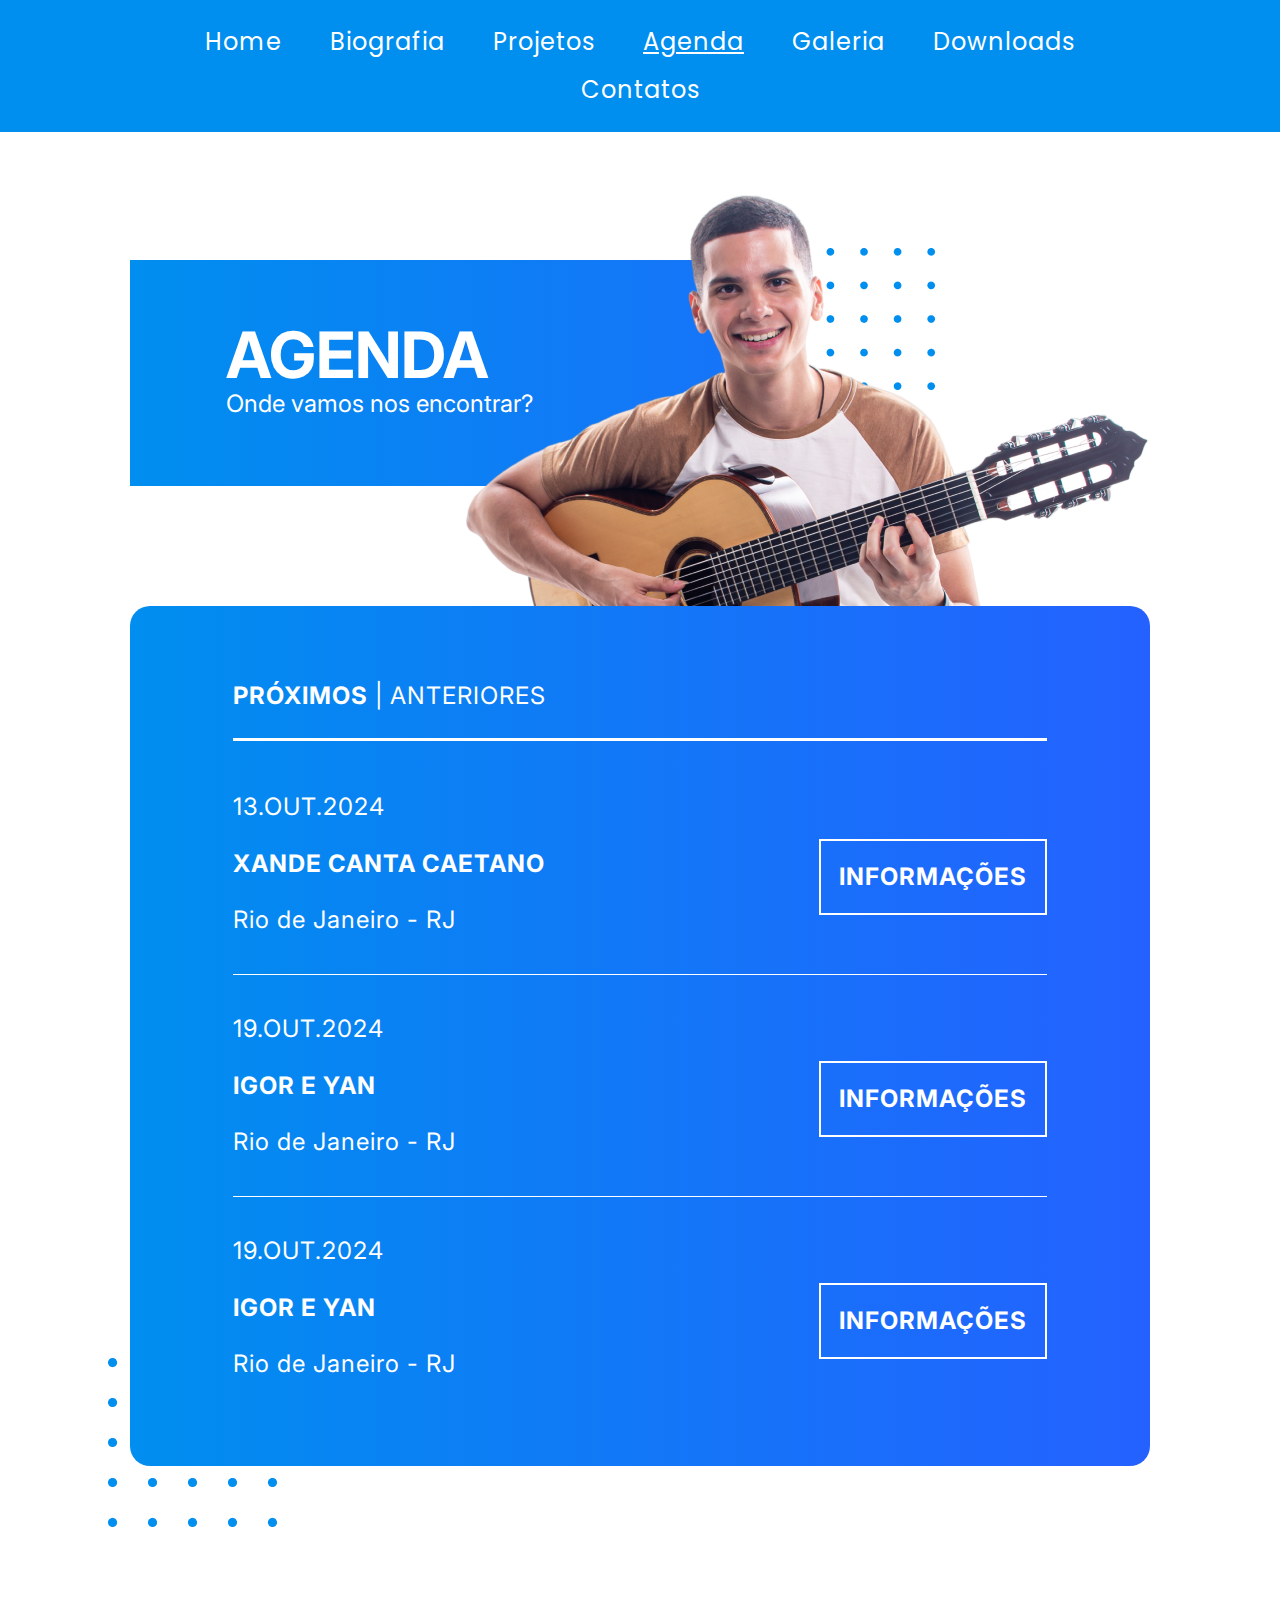
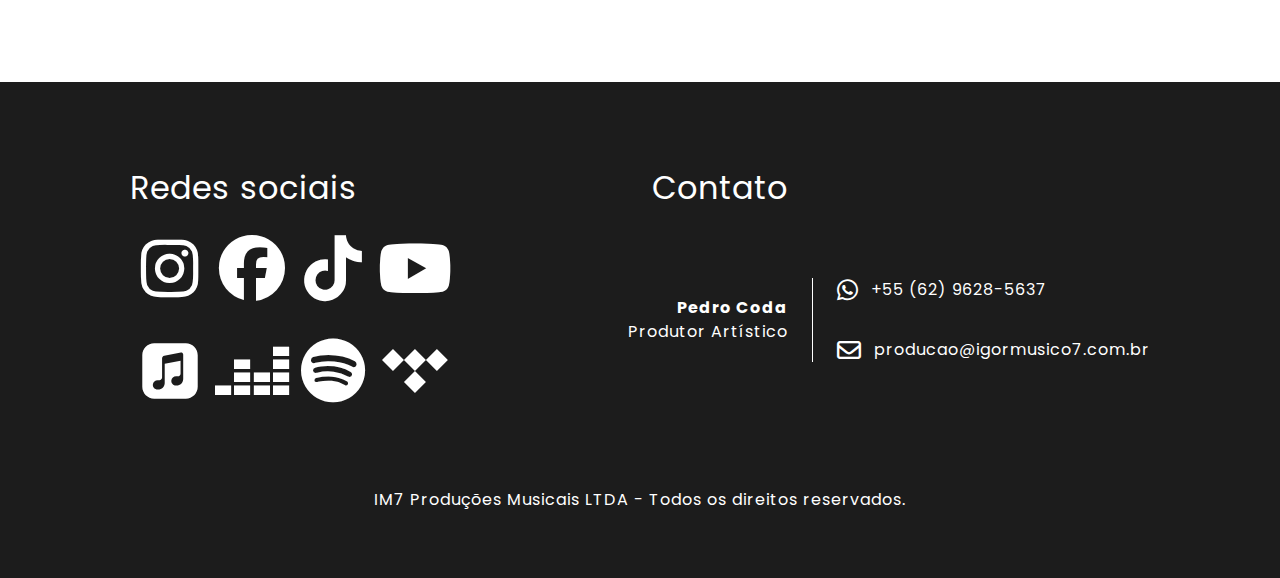
==== commit 82112ca1: "Add files via upload" ====
--- a/agenda.html
+++ b/agenda.html
@@ -33,7 +33,7 @@
             <li class="main_menu_list_item"><a href="#" class="main_menu_list_item_link" title="Biografia">Biografia</a></li>
             <li class="main_menu_list_item"><a href="projetos.html" class="main_menu_list_item_link" title="Projetos">Projetos</a></li>
             <li class="main_menu_list_item"><a href="agenda.html" class="main_menu_list_item_link active" title="Agenda">Agenda</a></li>
-            <li class="main_menu_list_item"><a href="#" class="main_menu_list_item_link" title="Galeria">Galeria</a></li>
+            <li class="main_menu_list_item"><a href="galeria.html" class="main_menu_list_item_link" title="Galeria">Galeria</a></li>
             <li class="main_menu_list_item"><a href="#" class="main_menu_list_item_link" title="Downloads">Downloads</a></li>
             <li class="main_menu_list_item"><a href="#" class="main_menu_list_item_link" title="Contatos">Contatos</a></li>
         </ul>
--- a/css/main.css
+++ b/css/main.css
@@ -44,6 +44,7 @@
 	--profile-picture-secondary-shadow-color: rgba(0, 195, 255, .03);
 	--blue-background-color: #008EEF;
 	--blue-80-background-color: rgba(0, 142, 239, .8);
+	--blue-galery-page-background-color: #83CDFF;
 
 	--font-size-170: 170px;
 	--font-size-84: 84px;
--- a/css/pages.css
+++ b/css/pages.css
@@ -6,7 +6,7 @@
 	margin: 0 auto;
 	/*width: 79.75%;*/
 	width: 100%;
-	max-width: 1378px;
+	/*max-width: 1378px;*/
 	background-color: var(--main-content-background-color);
 }
 .main_section_page_content h2 {
@@ -40,7 +40,7 @@
 	font-size: var(--font-size-36);
 	font-style: normal;
 	font-weight: 700;
-	text-transform: uppercase;
+	/*text-transform: uppercase;*/
 	line-height: 2rem;
 	padding: 0;
 }
@@ -58,7 +58,7 @@
 	margin: 0 auto;
 	margin-top: 6rem;
 	/*width: 79.75%;*/
-	max-width: 1378px;
+	/*max-width: 1378px;*/
 }
 .article_page_content {
 	margin: 0 auto;
@@ -86,14 +86,18 @@
 .dots_up_bkg {
 	background-image: url("../imgs/background-dots.png");
 	background-repeat: no-repeat;
-  	background-position-x: 2.5rem;
+  	background-position-x: 4.5rem;
 	background-size: var(--dots-background-size);
 }
 .dots_down_left_bkg {
 	background-image: url("../imgs/background-dots.png");
 	background-repeat: no-repeat;
+	/*
 	background-position-y: 95%;
   	background-position-x: 2.5rem;
+	*/
+	background-position-y: 90%;
+    background-position-x: 4.5rem;
 	background-size: var(--dots-background-size);
 }
 .square_images_page_container {
@@ -164,8 +168,14 @@
 .padding_bottom_6rem {
 	padding-bottom: 6rem;
 }
+.padding_bottom_3rem {
+	padding-bottom: 3rem;
+}
 .padding_bottom_2rem {
 	padding-bottom: 2rem;
+}
+.padding_top_2rem {
+	padding-top: 2rem;
 }
 .padding_top_3rem {
 	padding-top: 3rem;
@@ -292,6 +302,7 @@
 	grid-area: card-buttom;
 	align-items: center;
 	padding-bottom: 0;
+	justify-content: end;
 }
 .agenda_list_blue_box_container .article_page_content .card_button a {
 	background-color: unset;
@@ -315,6 +326,114 @@
 	border-bottom: 3px solid #FFFFFF;
 	text-transform: uppercase;
 }
+.article_page_content_title_height_0 {
+	height: 0;
+	line-height: 0;
+}
+.width_100_percent {
+	width: 100%;
+}
+
+.square_images_galery_page_container {
+    display: flex;
+    flex-wrap: wrap;
+    width: 100%;
+	background-color: var(--blue-galery-page-background-color);
+}
+.square_images_galery_page_container figure {
+    flex-grow: 1;
+    flex-shrink: 1;
+    flex-basis: calc(100% / 3);
+    text-align: center;
+    width: 0;
+    min-width: 0;
+	position: relative;
+    margin: 0;
+    padding: 0;
+    aspect-ratio: auto;
+    line-height: 0;
+}
+.square_images_galery_page_container figure img {
+	width: 100%;
+    width: -moz-available; /* WebKit-based browsers will ignore this. */
+    width: -webkit-fill-available; /* Mozilla-based browsers will ignore this. */
+    width: fill-available;
+	height: 100%;
+    object-fit: cover;
+	object-position: center top;
+}
+.square_images_galery_page_container figure figcaption {
+    position: absolute;
+    top: 0;
+    bottom: 0;
+	z-index: -1;
+    left: 0;
+    right: 0;
+    height: 100%;
+    width: 100%;
+    opacity: 0;
+	/*
+    transition: .5s ease;
+	*/
+    background-color: var(--blue-background-color);
+}
+/*
+.square_images_galery_page_container figure:hover figcaption {
+	opacity: 1;
+}
+*/
+.square_images_galery_page_container figure figcaption .bottom_align {
+	position: absolute;
+	bottom: 0;
+	left: 0;
+	padding: 1rem;
+	text-align: left;
+}
+.square_images_galery_page_container figure figcaption p {
+	font-style: normal;
+	font-weight: 700;
+	font-size: var(--font-size-24);
+	line-height: var(--font-size-36);
+}
+.square_images_galery_page_container figure figcaption p.small {
+	font-style: normal;
+	font-weight: normal;
+	font-size: var(--font-size-16);
+	line-height: normal;
+}
+.square_images_galery_page_container figure.active_image figcaption {
+    position: fixed;
+    z-index: 60;
+    top: 0;
+    bottom: 0;
+    left: 0;
+    right: 0;
+    height: 100%;
+    width: 100%;
+	/*
+    opacity: 0;
+    transition: .5s ease;
+	*/
+	opacity: 1;
+    background-color: var(--blue-80-background-color);
+}
+.square_images_galery_page_container figure.active_image figcaption {
+	display: block;
+	opacity: 1;
+}
+.square_images_galery_page_container figure.active_image img {
+	position: fixed;
+    z-index: 65;
+    top: 50%;
+    left: 50%;
+    /* width: calc(100dvw - 12rem); */
+    max-width: 79.75%;
+    width: 100dvh;
+    height: auto;
+    /* min-height: 100dvh; */
+    transform: translate(-50%, -50%);
+	border: 2px solid #FFFFFF;
+}
 
 /* Responsive scaling using media queries */
 @media (max-width: 1200px) {
@@ -360,6 +479,21 @@
 		/*max-height: 100vw;*/
 	}
 	.square_images_page_container figure img {
+		/* width: 100px; */
+		width: 100%;
+		height: 100%;
+		object-fit: cover;
+		object-position: center top;
+	}
+	.square_images_galery_page_container {
+		flex-direction: column;
+		row-gap: 1rem;
+	}
+	.square_images_galery_page_container figure {
+		width: 100%;
+		/*max-height: 100vw;*/
+	}
+	.square_images_galery_page_container figure img {
 		/* width: 100px; */
 		width: 100%;
 		height: 100%;
